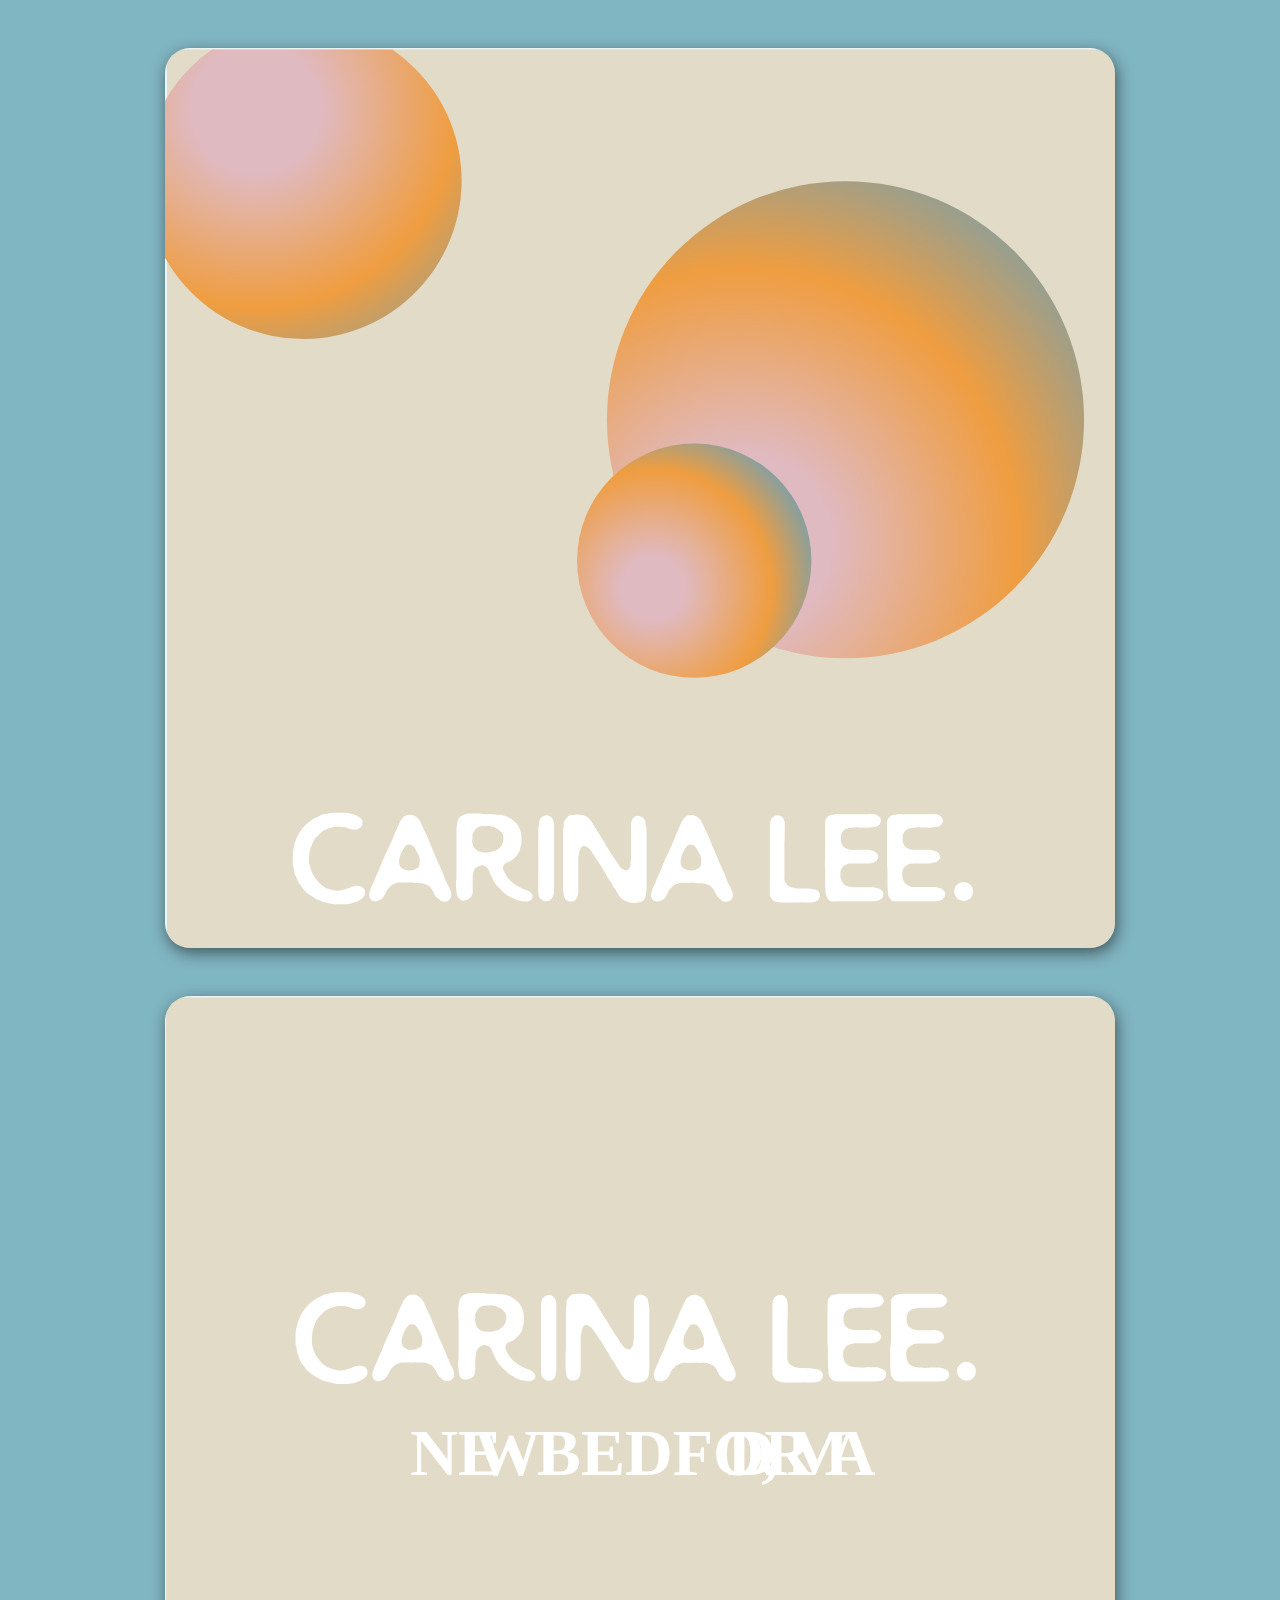
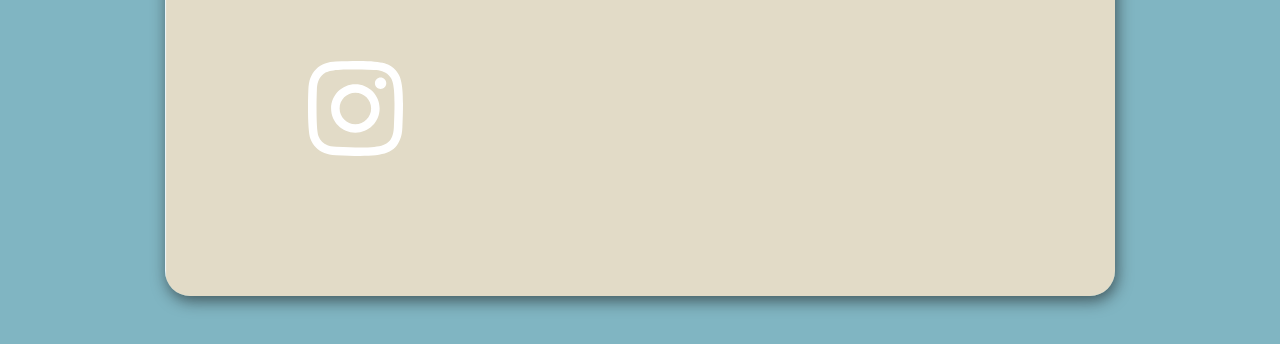
==== index.html @ 699d6a14 "Add files via upload" ====
<html>
    <head>
        <title>carina lee's buisness card</title>
        <link rel="stylesheet" href="style.css">
        <link href="https://fonts.googleapis.com/css2?family=Raleway:wght@300;400&display=swap" rel="stylesheet">
        <link rel="shortcut icon" href="assets/favicon-1.svg"/>
    </head>

    <body>
<!-- container is all of the content on the page -->
<div class="container">
<!-- the front of the card -->
<section class="front-card card" id="csfrontnew2">
</section>
<!-- the back of the card -->
<section class="back-card card" id="csback">
<div class="icon-container"> 
<!-- insta -->
<div class="two-circles">
 <a href="https://www.instagram.com/carinaoox">
<svg   viewBox="0 0 20 20" version="1.1" xmlns="http://www.w3.org/2000/svg" xmlns:xlink="http://www.w3.org/1999/xlink">
<g id="Dribbble-Light-Preview" transform="translate(-340.000000, -7439.000000)">
<g id="icons" transform="translate(56.000000, 160.000000)">
<path d="M289.869652,7279.12273 C288.241769,7279.19618 286.830805,7279.5942 285.691486,7280.72871 C284.548187,7281.86918 284.155147,7283.28558 284.081514,7284.89653 C284.035742,7285.90201 283.768077,7293.49818 284.544207,7295.49028 C285.067597,7296.83422 286.098457,7297.86749 287.454694,7298.39256 C288.087538,7298.63872 288.809936,7298.80547 289.869652,7298.85411 C298.730467,7299.25511 302.015089,7299.03674 303.400182,7295.49028 C303.645956,7294.859 303.815113,7294.1374 303.86188,7293.08031 C304.26686,7284.19677 303.796207,7282.27117 302.251908,7280.72871 C301.027016,7279.50685 299.5862,7278.67508 289.869652,7279.12273 M289.951245,7297.06748 C288.981083,7297.0238 288.454707,7296.86201 288.103459,7296.72603 C287.219865,7296.3826 286.556174,7295.72155 286.214876,7294.84312 C285.623823,7293.32944 285.819846,7286.14023 285.872583,7284.97693 C285.924325,7283.83745 286.155174,7282.79624 286.959165,7281.99226 C287.954203,7280.99968 289.239792,7280.51332 297.993144,7280.90837 C299.135448,7280.95998 300.179243,7281.19026 300.985224,7281.99226 C301.980262,7282.98483 302.473801,7284.28014 302.071806,7292.99991 C302.028024,7293.96767 301.865833,7294.49274 301.729513,7294.84312 C300.829003,7297.15085 298.757333,7297.47145 289.951245,7297.06748 M298.089663,7283.68956 C298.089663,7284.34665 298.623998,7284.88065 299.283709,7284.88065 C299.943419,7284.88065 300.47875,7284.34665 300.47875,7283.68956 C300.47875,7283.03248 299.943419,7282.49847 299.283709,7282.49847 C298.623998,7282.49847 298.089663,7283.03248 298.089663,7283.68956 M288.862673,7288.98792 C288.862673,7291.80286 291.150266,7294.08479 293.972194,7294.08479 C296.794123,7294.08479 299.081716,7291.80286 299.081716,7288.98792 C299.081716,7286.17298 296.794123,7283.89205 293.972194,7283.89205 C291.150266,7283.89205 288.862673,7286.17298 288.862673,7288.98792 M290.655732,7288.98792 C290.655732,7287.16159 292.140329,7285.67967 293.972194,7285.67967 C295.80406,7285.67967 297.288657,7287.16159 297.288657,7288.98792 C297.288657,7290.81525 295.80406,7292.29716 293.972194,7292.29716 C292.140329,7292.29716 290.655732,7290.81525 290.655732,7288.98792" id="instagram-[#167]"></path>
</g>
</g>
</svg>
</a>
</div>     
</div>  
</section>          
</div>
</section>
</body>
</html>
---- style.css ----
*{
    padding: 0;
    margin: 0;
    /* box-sizing: border-box;
    border:dashed; */
    }

body {
    background-color: rgba(99, 164, 180, 0.815);
}
/* the main container */

.card{
 width:70%;
 height:100%;
  margin: 3em auto;
  overflow: hidden;
  box-shadow: 2px 5px 15px 0px #17161694;
  background-color:rgba(255, 255, 255, 0.849);
  border-radius: 25px;
}

.front-card{

  background-image: url("assets/csfrontnew2.svg");
  background-repeat: no-repeat;
  background-size:cover;
}
 
.back-card {
  background-image: url("assets/csback.svg");
  background-repeat: no-repeat;
  background-size:cover;
}
h1{
  /* to left align text */
  font-size: 5em;
  margin-top: 10%;
  margin-left:20%;

font-family: 'Raleway', sans-serif;
}

.back-text {
  margin-top: 50%;
  margin-left:20%;
}

h3{
  font-size: 3em;
  font-family: 'Raleway', sans-serif;
  margin-top: 75%;
  margin-left: 40%;
  fill:rgb(228, 228, 228);
}

h5{
  font-size: 1em;
  font-family: 'Raleway', sans-serif;
}


.icon-container{
  display:grid;
  /* grid-row-gap: */
  width: 10%;
  /* margin: auto; */
  margin-left:15%;
  /* bottom:50px; */
  margin-top: 70%;
  grid-template-columns: 1fr;
  grid-template-rows: 1fr 1fr 1fr;
}
svg{
  fill:rgb(255, 255, 255);
}

svg:hover{
  fill:rgb(65, 65, 65);
}
@media only screen and (min-width: 600px) {
  body {
    background-color: rgb(99, 164, 180, 0.815);
  }
  .card{
  width:40%;
  /* width:400px; */
/* height:750px; */
}
}

@media only screen and (min-width: 800px) {
  body {
    background-color: rgba(99, 164, 180, 0.815);
  }
  .card{
  width: 950px;
  height: 100%;
  /* width:400px; */
  /* height:750px; */

}
}
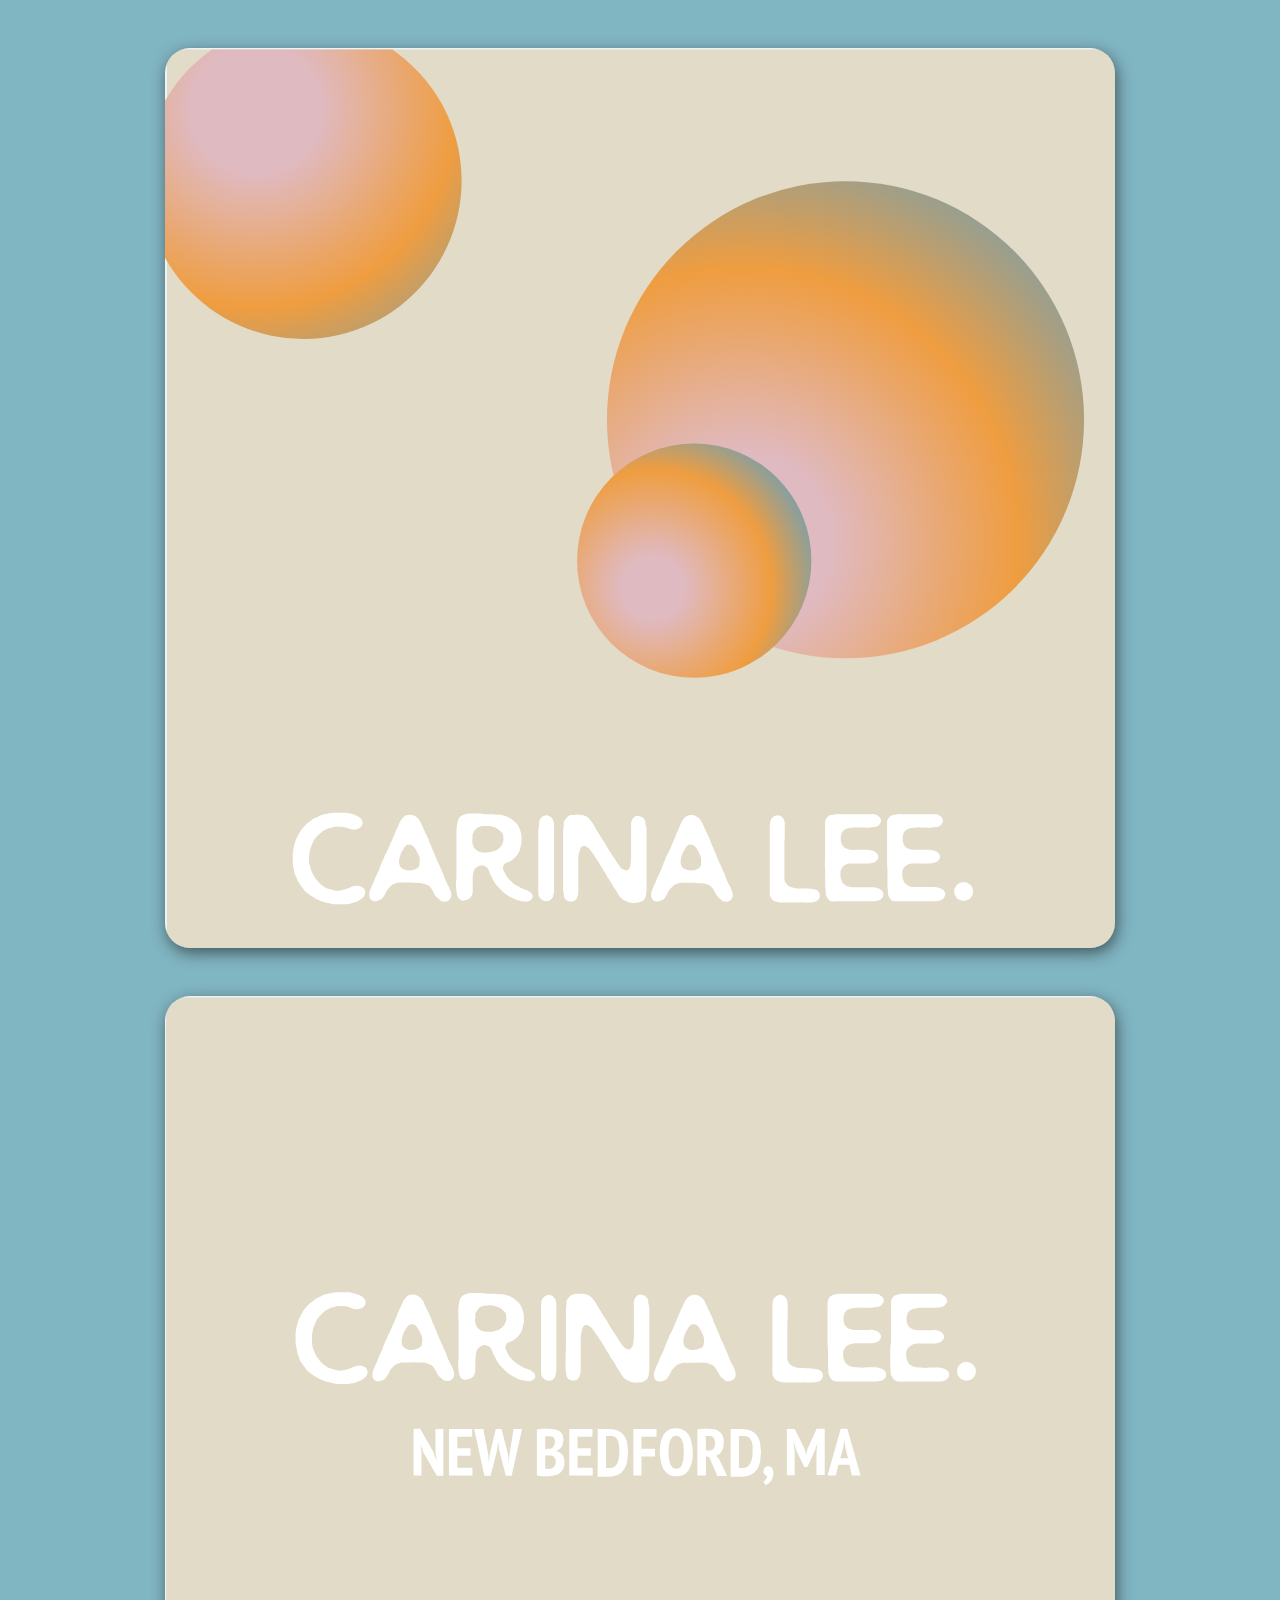
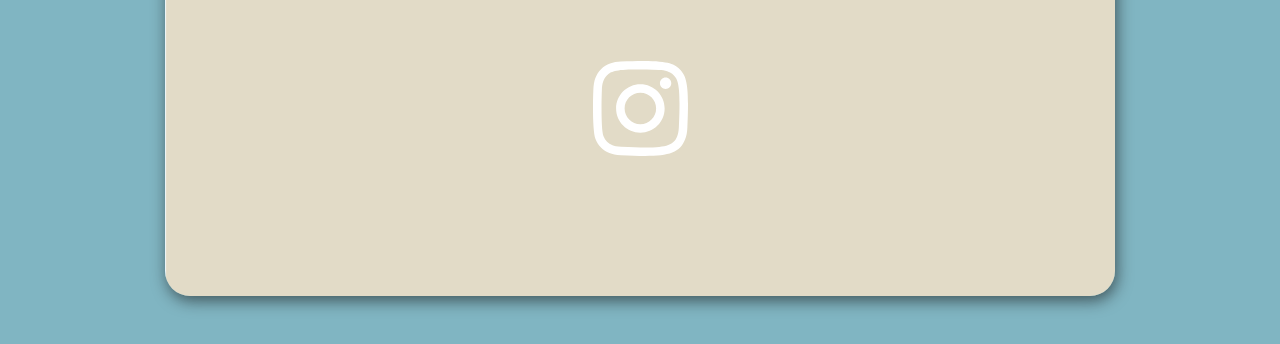
==== commit 65fdcbc0: "Add files via upload" ====
--- a/index.html
+++ b/index.html
@@ -26,8 +26,7 @@
 </g>
 </svg>
 </a>
-</div>     
-</div>  
+</div>
 </section>          
 </div>
 </section>
--- a/style.css
+++ b/style.css
@@ -65,11 +65,14 @@
   /* grid-row-gap: */
   width: 10%;
   /* margin: auto; */
-  margin-left:15%;
+  margin-left:45%;
   /* bottom:50px; */
   margin-top: 70%;
   grid-template-columns: 1fr;
   grid-template-rows: 1fr 1fr 1fr;
+}
+svg{
+  fill:rgb(255, 255, 255);
 }
 svg{
   fill:rgb(255, 255, 255);
@@ -98,6 +101,5 @@
   height: 100%;
   /* width:400px; */
   /* height:750px; */
-
 }
 }